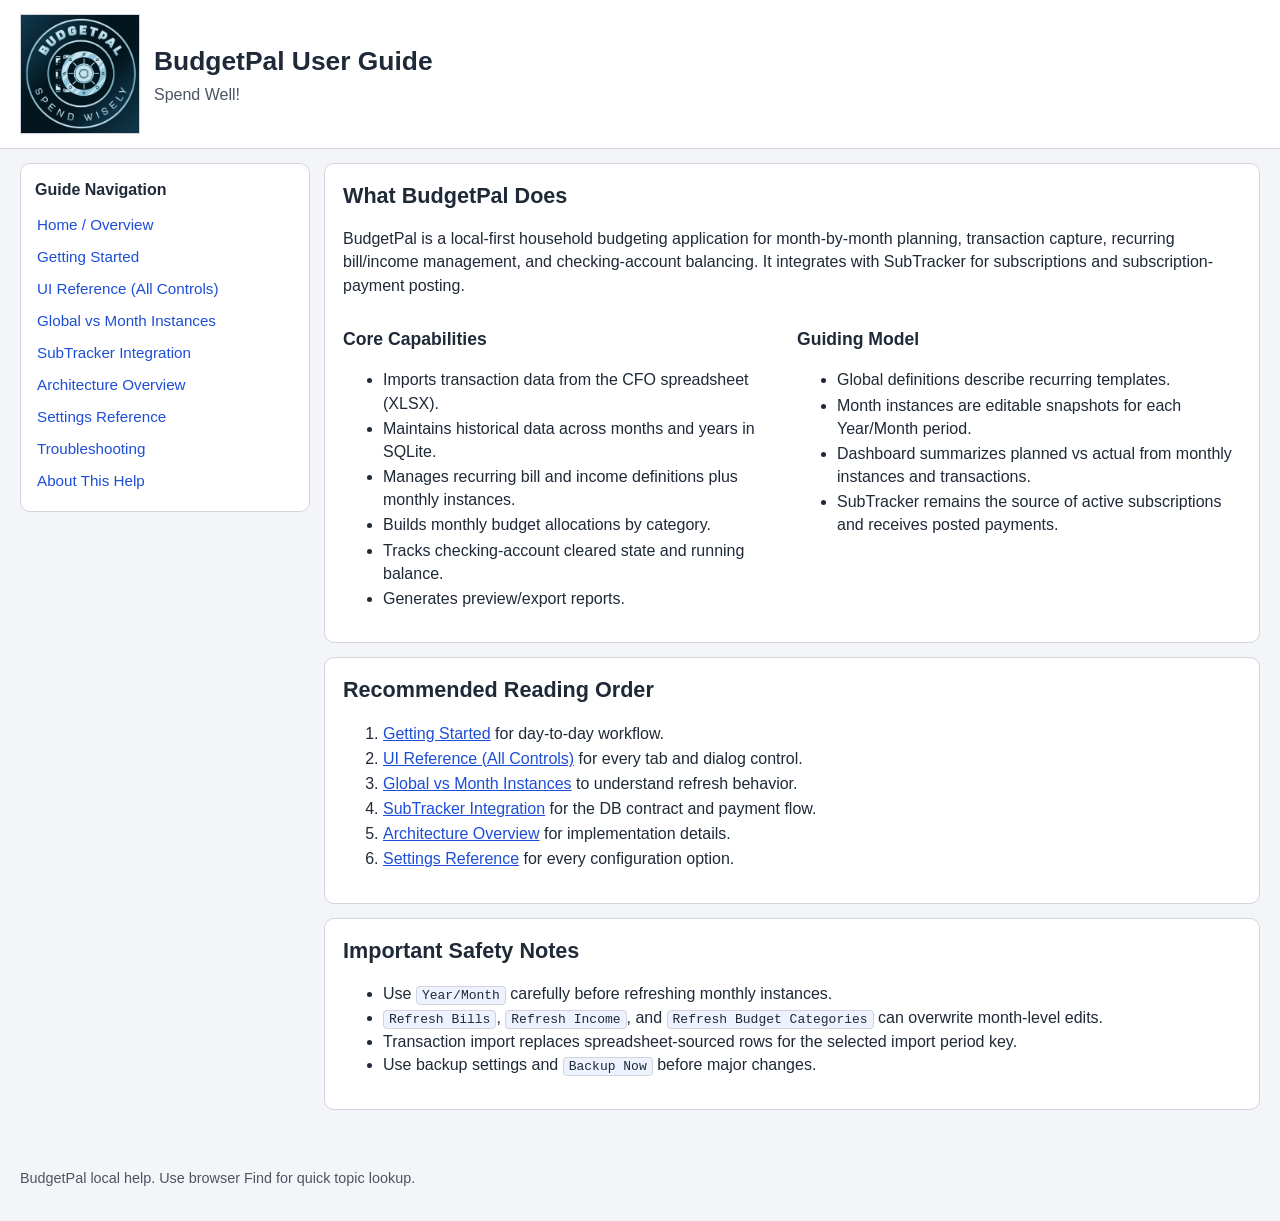
==== bootstrap_data/help/index.html @ 12a611a7 "chore(ui): rename Income table column from "Payment Due" to "Deposit Due"  - Change index.html to us" ====
<!doctype html>
<html lang="en">
<head>
  <meta charset="utf-8">
  <meta name="viewport" content="width=device-width, initial-scale=1">
  <title>BudgetPal User Guide</title>
  <link rel="stylesheet" href="css/help.css">
</head>
<body>
  <header class="site-header">
    <div class="brand-row">
      <img src="assets/BudgetPal_Logo_Lg.png" alt="BudgetPal logo" class="brand-logo">
      <div class="brand-text">
        <h1>BudgetPal User Guide</h1>
        <p>Spend Well!</p>
      </div>
    </div>
  </header>

  <div class="layout">
    <aside class="sidebar">
      <h2>Guide Navigation</h2>

  <nav>
    <a href="index.html">Home / Overview</a>
    <a href="getting_started.html">Getting Started</a>
    <a href="ui_reference.html">UI Reference (All Controls)</a>
    <a href="global_month_model.html">Global vs Month Instances</a>
    <a href="subtracker_integration.html">SubTracker Integration</a>
    <a href="architecture.html">Architecture Overview</a>
    <a href="settings_reference.html">Settings Reference</a>
    <a href="troubleshooting.html">Troubleshooting</a>
    <a href="about_help.html">About This Help</a>
  </nav>
    </aside>

    <main class="content">
      <section class="card">
        <h2>What BudgetPal Does</h2>
        <p>
          BudgetPal is a local-first household budgeting application for month-by-month planning,
          transaction capture, recurring bill/income management, and checking-account balancing.
          It integrates with SubTracker for subscriptions and subscription-payment posting.
        </p>
        <div class="grid-2">
          <div>
            <h3>Core Capabilities</h3>
            <ul class="tight">
              <li>Imports transaction data from the CFO spreadsheet (XLSX).</li>
              <li>Maintains historical data across months and years in SQLite.</li>
              <li>Manages recurring bill and income definitions plus monthly instances.</li>
              <li>Builds monthly budget allocations by category.</li>
              <li>Tracks checking-account cleared state and running balance.</li>
              <li>Generates preview/export reports.</li>
            </ul>
          </div>
          <div>
            <h3>Guiding Model</h3>
            <ul class="tight">
              <li>Global definitions describe recurring templates.</li>
              <li>Month instances are editable snapshots for each Year/Month period.</li>
              <li>Dashboard summarizes planned vs actual from monthly instances and transactions.</li>
              <li>SubTracker remains the source of active subscriptions and receives posted payments.</li>
            </ul>
          </div>
        </div>
      </section>

      <section class="card">
        <h2>Recommended Reading Order</h2>
        <ol class="tight">
          <li><a href="getting_started.html">Getting Started</a> for day-to-day workflow.</li>
          <li><a href="ui_reference.html">UI Reference (All Controls)</a> for every tab and dialog control.</li>
          <li><a href="global_month_model.html">Global vs Month Instances</a> to understand refresh behavior.</li>
          <li><a href="subtracker_integration.html">SubTracker Integration</a> for the DB contract and payment flow.</li>
          <li><a href="architecture.html">Architecture Overview</a> for implementation details.</li>
          <li><a href="settings_reference.html">Settings Reference</a> for every configuration option.</li>
        </ol>
      </section>

      <section class="card">
        <h2>Important Safety Notes</h2>
        <ul>
          <li>Use <code>Year/Month</code> carefully before refreshing monthly instances.</li>
          <li><code>Refresh Bills</code>, <code>Refresh Income</code>, and <code>Refresh Budget Categories</code> can overwrite month-level edits.</li>
          <li>Transaction import replaces spreadsheet-sourced rows for the selected import period key.</li>
          <li>Use backup settings and <code>Backup Now</code> before major changes.</li>
        </ul>
      </section>
    </main>
  </div>

  <footer>
    <p>BudgetPal local help. Use browser Find for quick topic lookup.</p>
  </footer>
</body>
</html>
---- bootstrap_data/help/css/help.css ----
:root {
  --bg: #f4f5f8;
  --panel: #ffffff;
  --ink: #1f2937;
  --muted: #4b5563;
  --line: #d1d5db;
  --brand: #ea580c;
  --brand-soft: #fff7ed;
  --link: #1d4ed8;
}

* { box-sizing: border-box; }

body {
  margin: 0;
  background: var(--bg);
  color: var(--ink);
  font-family: "Helvetica Neue", Helvetica, Arial, sans-serif;
  line-height: 1.45;
}

.site-header {
  background: var(--panel);
  border-bottom: 1px solid var(--line);
  padding: 14px 20px;
}

.brand-row {
  max-width: 1320px;
  margin: 0 auto;
  display: flex;
  align-items: center;
  gap: 14px;
}

.brand-logo {
  width: 120px;
  height: auto;
  display: block;
  border: 1px solid var(--line);
  background: #fff;
}

.brand-text h1 {
  margin: 0;
  font-size: 1.65rem;
}

.brand-text p {
  margin: 2px 0 0 0;
  color: var(--muted);
  font-size: 1rem;
}

.layout {
  max-width: 1320px;
  margin: 0 auto;
  display: grid;
  grid-template-columns: 290px minmax(0, 1fr);
  gap: 14px;
  padding: 14px 20px 30px 20px;
}

.sidebar {
  background: var(--panel);
  border: 1px solid var(--line);
  border-radius: 10px;
  padding: 14px;
  position: sticky;
  top: 14px;
  align-self: start;
}

.sidebar h2 {
  margin: 0 0 8px 0;
  font-size: 1rem;
}

.sidebar nav a {
  display: block;
  padding: 5px 2px;
  color: var(--link);
  text-decoration: none;
  font-size: 0.95rem;
}

.sidebar nav a:hover,
.sidebar nav a:focus { text-decoration: underline; }

.content { min-width: 0; }

.card {
  background: var(--panel);
  border: 1px solid var(--line);
  border-radius: 10px;
  padding: 16px 18px;
  margin: 0 0 14px 0;
}

.card h2,
.card h3,
.card h4 {
  margin-top: 0;
  margin-bottom: 10px;
}

.card h2 { font-size: 1.35rem; }
.card h3 { font-size: 1.1rem; margin-top: 14px; }

.grid-2 {
  display: grid;
  grid-template-columns: repeat(2, minmax(0, 1fr));
  gap: 10px;
}

.table-wrap { overflow-x: auto; }

table {
  width: 100%;
  border-collapse: collapse;
  margin: 8px 0;
}

th, td {
  border: 1px solid var(--line);
  text-align: left;
  vertical-align: top;
  padding: 8px 10px;
  font-size: 0.94rem;
}

th { background: #f3f4f6; }

ul.tight li,
ol.tight li { margin: 2px 0; }

code {
  background: #eef2ff;
  border: 1px solid var(--line);
  border-radius: 4px;
  padding: 1px 5px;
}

a { color: var(--link); }

.note {
  border-left: 4px solid var(--brand);
  background: var(--brand-soft);
  padding: 10px 12px;
  margin: 10px 0;
  border-radius: 6px;
}

footer {
  max-width: 1320px;
  margin: 0 auto;
  color: var(--muted);
  font-size: 0.9rem;
  padding: 0 20px 20px 20px;
}

@media (max-width: 1024px) {
  .layout { grid-template-columns: 1fr; }
  .sidebar { position: static; }
  .grid-2 { grid-template-columns: 1fr; }
}
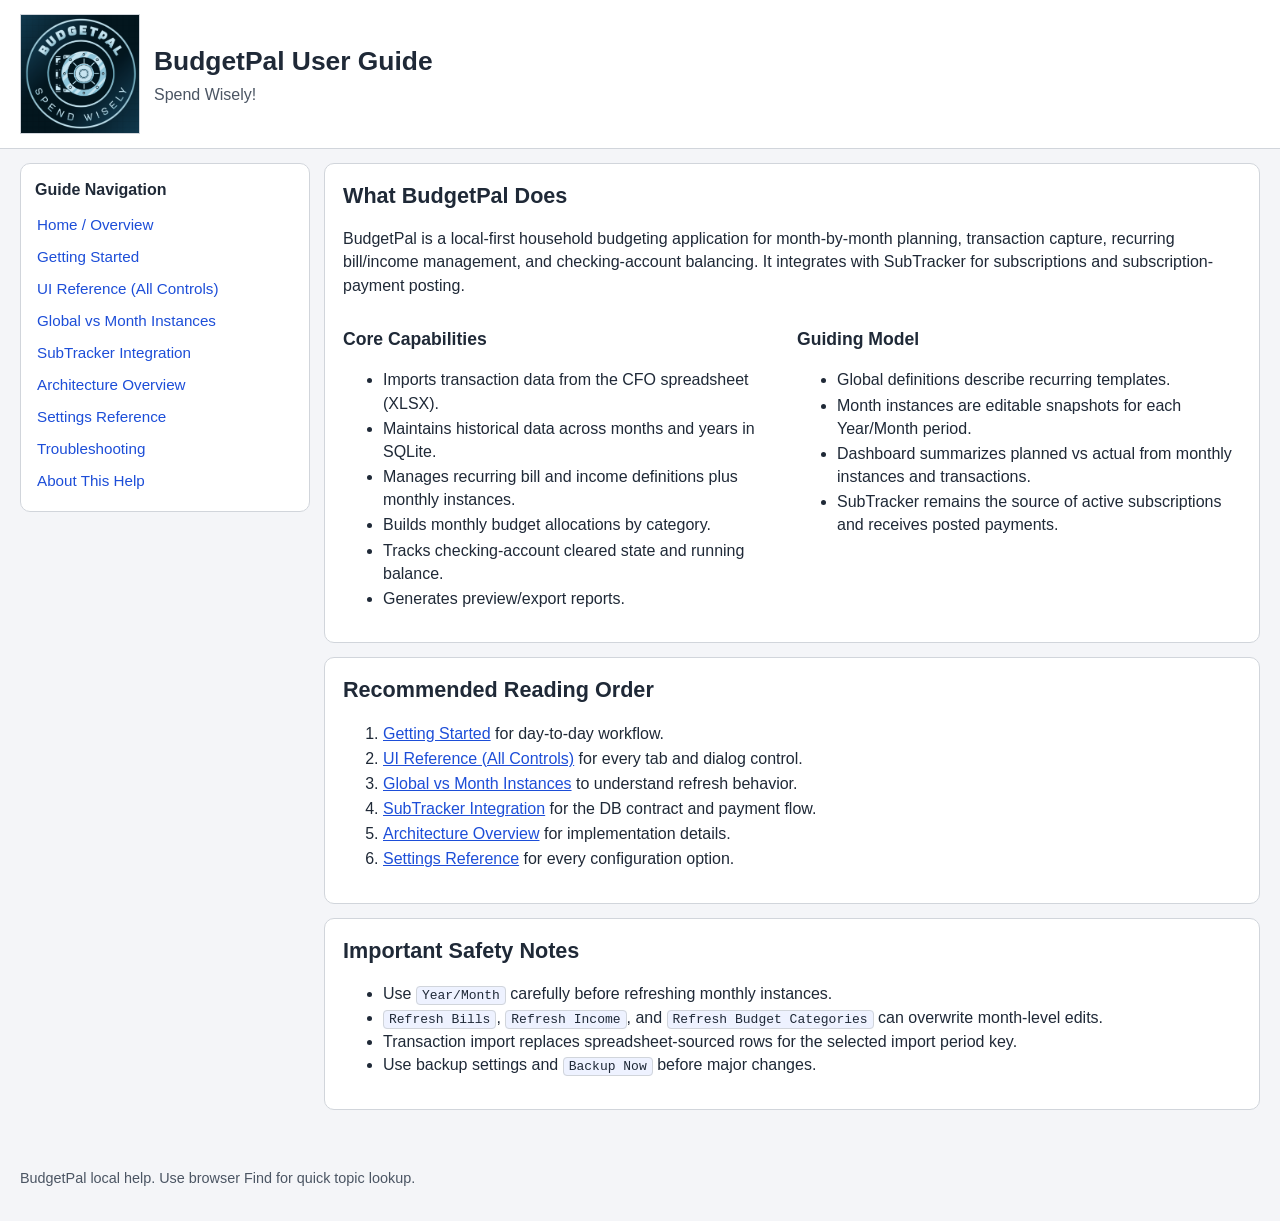
==== commit fff1b498: "chore(update) help, db, and config files'" ====
--- a/bootstrap_data/help/index.html
+++ b/bootstrap_data/help/index.html
@@ -12,7 +12,7 @@
       <img src="assets/BudgetPal_Logo_Lg.png" alt="BudgetPal logo" class="brand-logo">
       <div class="brand-text">
         <h1>BudgetPal User Guide</h1>
-        <p>Spend Well!</p>
+        <p>Spend Wisely!</p>
       </div>
     </div>
   </header>
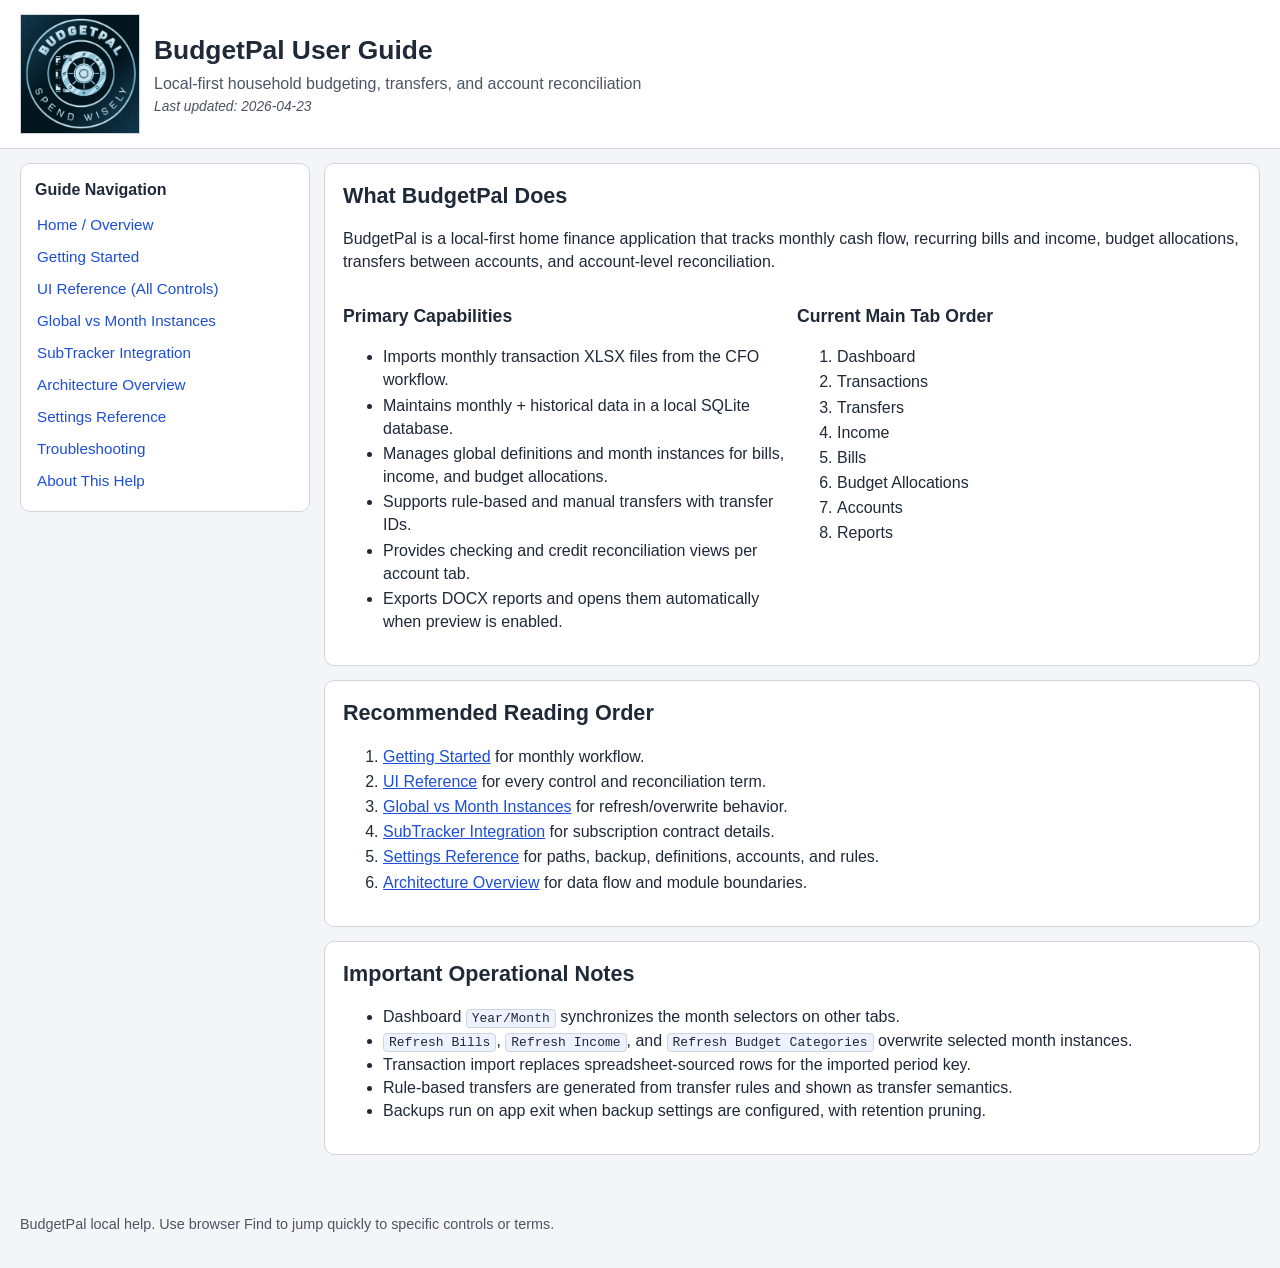
==== commit 97713d59: "chore(build) Include the latest help system changes" ====
--- a/bootstrap_data/help/index.html
+++ b/bootstrap_data/help/index.html
@@ -12,7 +12,8 @@
       <img src="assets/BudgetPal_Logo_Lg.png" alt="BudgetPal logo" class="brand-logo">
       <div class="brand-text">
         <h1>BudgetPal User Guide</h1>
-        <p>Spend Wisely!</p>
+        <p>Local-first household budgeting, transfers, and account reconciliation</p>
+        <p class="last-updated">Last updated: 2026-04-23</p>
       </div>
     </div>
   </header>
@@ -20,48 +21,51 @@
   <div class="layout">
     <aside class="sidebar">
       <h2>Guide Navigation</h2>
-
-  <nav>
-    <a href="index.html">Home / Overview</a>
-    <a href="getting_started.html">Getting Started</a>
-    <a href="ui_reference.html">UI Reference (All Controls)</a>
-    <a href="global_month_model.html">Global vs Month Instances</a>
-    <a href="subtracker_integration.html">SubTracker Integration</a>
-    <a href="architecture.html">Architecture Overview</a>
-    <a href="settings_reference.html">Settings Reference</a>
-    <a href="troubleshooting.html">Troubleshooting</a>
-    <a href="about_help.html">About This Help</a>
-  </nav>
+      <nav>
+        <a href="index.html">Home / Overview</a>
+        <a href="getting_started.html">Getting Started</a>
+        <a href="ui_reference.html">UI Reference (All Controls)</a>
+        <a href="global_month_model.html">Global vs Month Instances</a>
+        <a href="subtracker_integration.html">SubTracker Integration</a>
+        <a href="architecture.html">Architecture Overview</a>
+        <a href="settings_reference.html">Settings Reference</a>
+        <a href="troubleshooting.html">Troubleshooting</a>
+        <a href="about_help.html">About This Help</a>
+      </nav>
     </aside>
 
     <main class="content">
       <section class="card">
         <h2>What BudgetPal Does</h2>
         <p>
-          BudgetPal is a local-first household budgeting application for month-by-month planning,
-          transaction capture, recurring bill/income management, and checking-account balancing.
-          It integrates with SubTracker for subscriptions and subscription-payment posting.
+          BudgetPal is a local-first home finance application that tracks monthly cash flow,
+          recurring bills and income, budget allocations, transfers between accounts,
+          and account-level reconciliation.
         </p>
         <div class="grid-2">
           <div>
-            <h3>Core Capabilities</h3>
+            <h3>Primary Capabilities</h3>
             <ul class="tight">
-              <li>Imports transaction data from the CFO spreadsheet (XLSX).</li>
-              <li>Maintains historical data across months and years in SQLite.</li>
-              <li>Manages recurring bill and income definitions plus monthly instances.</li>
-              <li>Builds monthly budget allocations by category.</li>
-              <li>Tracks checking-account cleared state and running balance.</li>
-              <li>Generates preview/export reports.</li>
+              <li>Imports monthly transaction XLSX files from the CFO workflow.</li>
+              <li>Maintains monthly + historical data in a local SQLite database.</li>
+              <li>Manages global definitions and month instances for bills, income, and budget allocations.</li>
+              <li>Supports rule-based and manual transfers with transfer IDs.</li>
+              <li>Provides checking and credit reconciliation views per account tab.</li>
+              <li>Exports DOCX reports and opens them automatically when preview is enabled.</li>
             </ul>
           </div>
           <div>
-            <h3>Guiding Model</h3>
-            <ul class="tight">
-              <li>Global definitions describe recurring templates.</li>
-              <li>Month instances are editable snapshots for each Year/Month period.</li>
-              <li>Dashboard summarizes planned vs actual from monthly instances and transactions.</li>
-              <li>SubTracker remains the source of active subscriptions and receives posted payments.</li>
-            </ul>
+            <h3>Current Main Tab Order</h3>
+            <ol class="tight">
+              <li>Dashboard</li>
+              <li>Transactions</li>
+              <li>Transfers</li>
+              <li>Income</li>
+              <li>Bills</li>
+              <li>Budget Allocations</li>
+              <li>Accounts</li>
+              <li>Reports</li>
+            </ol>
           </div>
         </div>
       </section>
@@ -69,29 +73,30 @@
       <section class="card">
         <h2>Recommended Reading Order</h2>
         <ol class="tight">
-          <li><a href="getting_started.html">Getting Started</a> for day-to-day workflow.</li>
-          <li><a href="ui_reference.html">UI Reference (All Controls)</a> for every tab and dialog control.</li>
-          <li><a href="global_month_model.html">Global vs Month Instances</a> to understand refresh behavior.</li>
-          <li><a href="subtracker_integration.html">SubTracker Integration</a> for the DB contract and payment flow.</li>
-          <li><a href="architecture.html">Architecture Overview</a> for implementation details.</li>
-          <li><a href="settings_reference.html">Settings Reference</a> for every configuration option.</li>
+          <li><a href="getting_started.html">Getting Started</a> for monthly workflow.</li>
+          <li><a href="ui_reference.html">UI Reference</a> for every control and reconciliation term.</li>
+          <li><a href="global_month_model.html">Global vs Month Instances</a> for refresh/overwrite behavior.</li>
+          <li><a href="subtracker_integration.html">SubTracker Integration</a> for subscription contract details.</li>
+          <li><a href="settings_reference.html">Settings Reference</a> for paths, backup, definitions, accounts, and rules.</li>
+          <li><a href="architecture.html">Architecture Overview</a> for data flow and module boundaries.</li>
         </ol>
       </section>
 
       <section class="card">
-        <h2>Important Safety Notes</h2>
+        <h2>Important Operational Notes</h2>
         <ul>
-          <li>Use <code>Year/Month</code> carefully before refreshing monthly instances.</li>
-          <li><code>Refresh Bills</code>, <code>Refresh Income</code>, and <code>Refresh Budget Categories</code> can overwrite month-level edits.</li>
-          <li>Transaction import replaces spreadsheet-sourced rows for the selected import period key.</li>
-          <li>Use backup settings and <code>Backup Now</code> before major changes.</li>
+          <li>Dashboard <code>Year/Month</code> synchronizes the month selectors on other tabs.</li>
+          <li><code>Refresh Bills</code>, <code>Refresh Income</code>, and <code>Refresh Budget Categories</code> overwrite selected month instances.</li>
+          <li>Transaction import replaces spreadsheet-sourced rows for the imported period key.</li>
+          <li>Rule-based transfers are generated from transfer rules and shown as transfer semantics.</li>
+          <li>Backups run on app exit when backup settings are configured, with retention pruning.</li>
         </ul>
       </section>
     </main>
   </div>
 
   <footer>
-    <p>BudgetPal local help. Use browser Find for quick topic lookup.</p>
+    <p>BudgetPal local help. Use browser Find to jump quickly to specific controls or terms.</p>
   </footer>
 </body>
 </html>
--- a/bootstrap_data/help/css/help.css
+++ b/bootstrap_data/help/css/help.css
@@ -50,6 +50,13 @@
   margin: 2px 0 0 0;
   color: var(--muted);
   font-size: 1rem;
+}
+
+.brand-text .last-updated {
+  margin: 2px 0 0 0;
+  color: var(--muted);
+  font-size: 0.86rem;
+  font-style: italic;
 }
 
 .layout {
